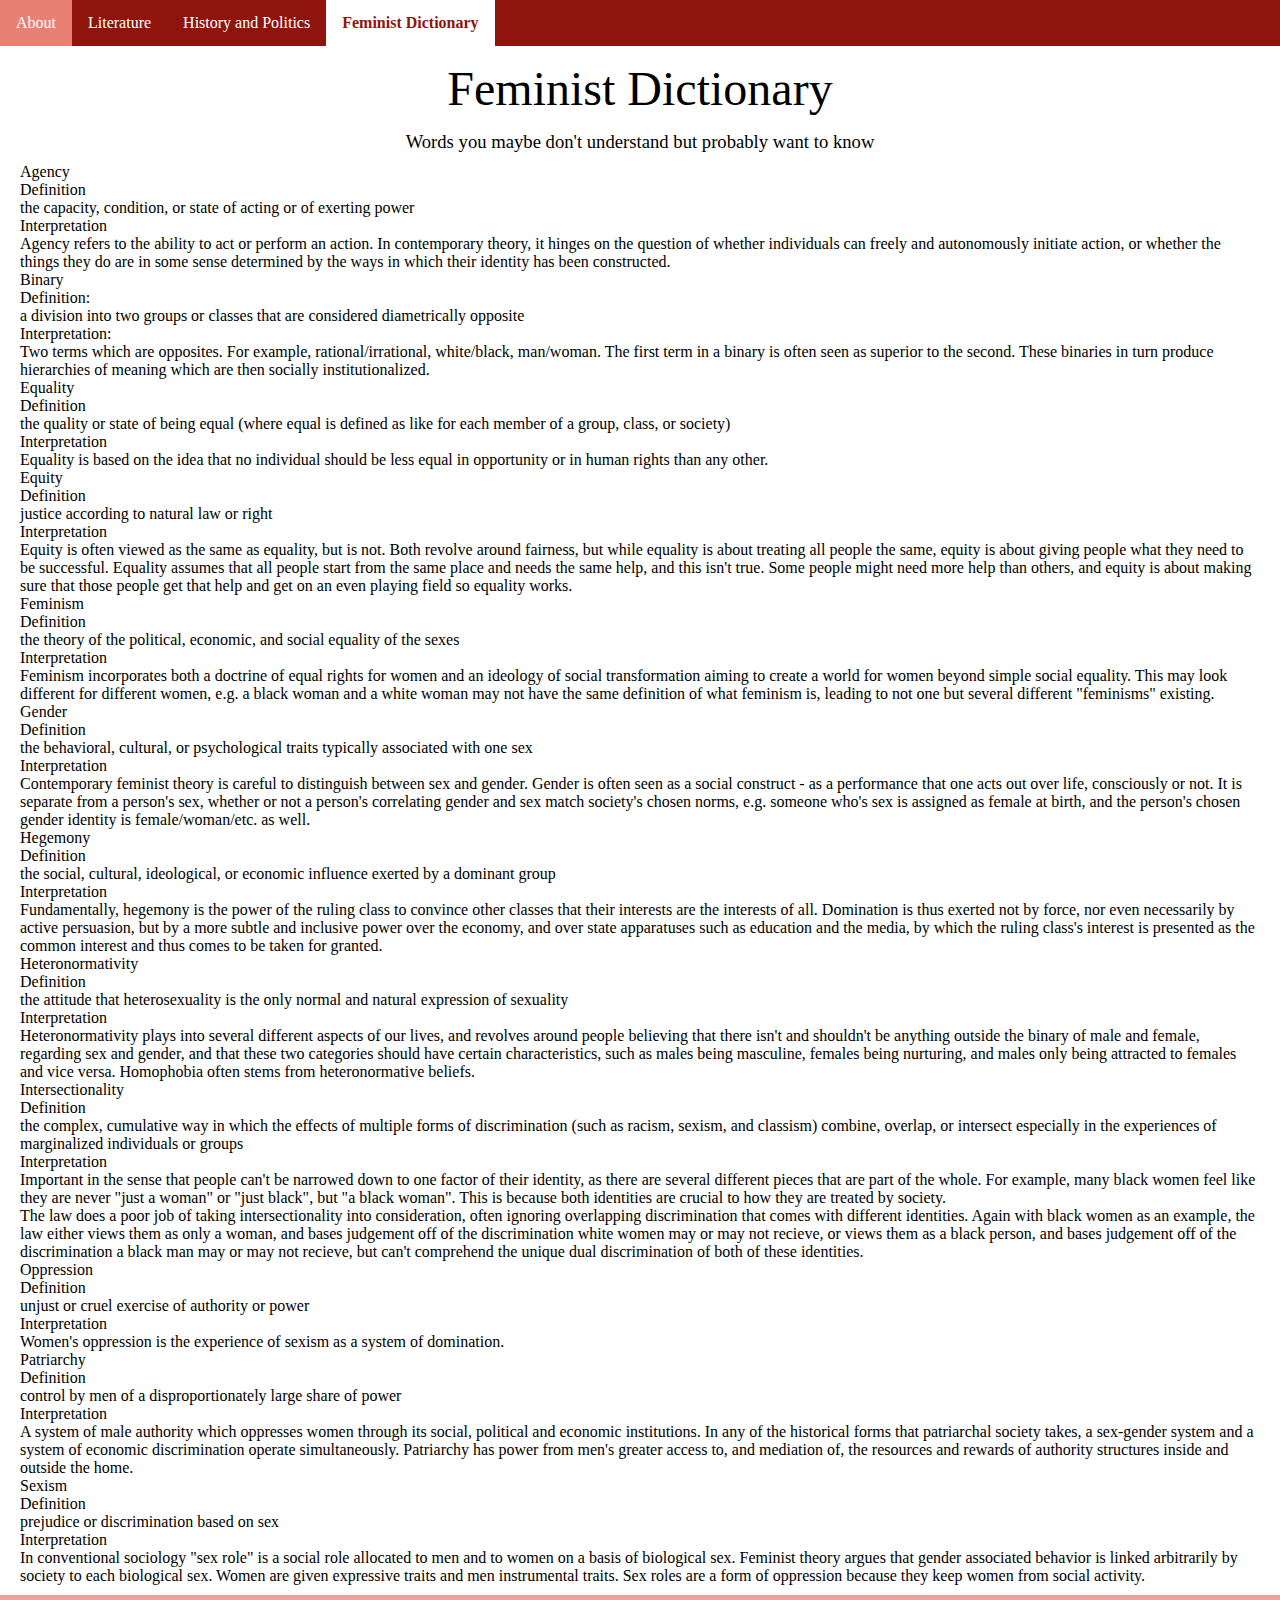
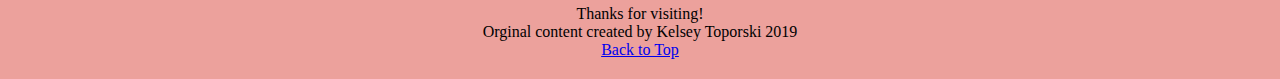
==== femdict.html @ 87bc68e4 "Add files via upload" ====
<!DOCTYPE html>
<html lang="en">
<head>
  <meta charset="UTF-8">

  <meta name="viewport" content="width=device-width, initial-scale=1.0">

  <!-- connects to the stylesheets -->
  <link rel="stylesheet" href="css/reset.css">
  <link rel="stylesheet" href="css/style.css">

  <!-- connect to a Google font -->  
  <!-- connect to a Font Aweseom font -->
  <!-- connect to a favicon -->

  <title>Women's Web - Dictionary</title>
</head>

<body>
  <header>
    <nav>
        <ul>
          <li><a href="index.html">About</a></li>
          <li><a href="literature.html">Literature</a></li>
          <li><a href="history.html">History and Politics</a></li>
          <li><a class = "active" href="femdict.html">Feminist Dictionary</a></li>
        </ul>
    </nav>
      <!-- definitions from meriam webster -->
      <!-- interpretations from
            The Dictionary of Feminist Theory - Maggie Humm,
            Key Concepts In Post-Colonial Studies - Ashcroft, Bill, Gareth Griffiths, and Helen Tiffin,
            or myself -->
      <!-- interpretation of equity from https://everydayfeminism.com/2014/09/equality-is-not-enough/ -->

    <h1>Feminist Dictionary</h1>
    <h2>Words you maybe don't understand but probably want to know</h2>

  </header>

  <main>
  

      <!-- definitions from meriam webster -->
      <!-- interpretations from
            The Dictionary of Feminist Theory - Maggie Humm,
            Key Concepts In Post-Colonial Studies - Ashcroft, Bill, Gareth Griffiths, and Helen Tiffin,
            or myself -->
      <!-- interpretation of equity from https://everydayfeminism.com/2014/09/equality-is-not-enough/ -->

      <dl>
        <dt>Agency</dt>
        <dd>Definition
          <p>
            the capacity, condition, or state of acting or of exerting power
          </p>
        <dd>Interpretation
          <p>
            Agency refers to the ability to act or perform an action. In contemporary theory, it hinges on the question of whether individuals can freely and autonomously initiate action, or whether the things they do are in some sense determined by the ways in which their identity has been constructed.
          </p>

        
        <dt>Binary</dt>
        <dd>Definition:
          <p>
            a division into two groups or classes that are considered diametrically opposite
          </p></dd>
        <dd>Interpretation:
          <p>
            Two terms which are opposites. For example, rational/irrational, white/black, man/woman. The first term in a binary is often seen as superior to the second. These binaries in turn produce hierarchies of meaning which are then socially institutionalized.
          </p></dd>
        
          
        <dt>Equality</dt>
        <dd>Definition
          <p>
            the quality or state of being equal (where equal is defined as like for each member of a group, class, or society)
          </p></dd>
        <dd>Interpretation
          <p>
            Equality is based on the idea that no individual should be less equal in opportunity or in human rights than any other.
          </p></dd>
        
          
        <dt>Equity</dt>
        <dd>Definition
          <p>
            justice according to natural law or right
          </p></dd>
        <dd>Interpretation
          <p>
            Equity is often viewed as the same as equality, but is not. Both revolve around fairness, but while equality is about treating all people the same, equity is about giving people what they need to be successful. Equality assumes that all people start from the same place and needs the same help, and this isn't true. Some people might need more help than others, and equity is about making sure that those people get that help and get on an even playing field so equality works.
          </p></dd>
        
          
        <dt>Feminism</dt>
        <dd>Definition
          <p>
            the theory of the political, economic, and social equality of the sexes
          </p></dd>
        <dd>Interpretation
          <p>
            Feminism incorporates both a doctrine of equal rights for women and an ideology of social transformation aiming to create a world for women beyond simple social equality. This may look different for different women, e.g. a black woman and a white woman may not have the same definition of what feminism is, leading to not one but several different "feminisms" existing.
          </p></dd>
       
          
        <dt>Gender</dt>
        <dd>Definition
          <p>
            the behavioral, cultural, or psychological traits typically associated with one sex
          </p></dd>
        <dd>Interpretation
          <p>
            Contemporary feminist theory is careful to distinguish between sex and gender. Gender is often seen as a social construct - as a performance that one acts out over life, consciously or not. It is separate from a person's sex, whether or not a person's correlating gender and sex match society's chosen norms, e.g. someone who's sex is assigned as female at birth, and the person's chosen gender identity is female/woman/etc. as well.
          </p></dd>
        
          
        <dt>Hegemony</dt>
        <dd>Definition
          <p>
            the social, cultural, ideological, or economic influence exerted by a dominant group
          </p></dd>
        <dd>Interpretation
          <p>
            Fundamentally, hegemony is the power of the ruling class to convince other classes that their interests are the interests of all.  Domination is thus exerted not by force, nor even necessarily by active persuasion, but by a more subtle and inclusive power over the economy, and over state apparatuses such as education and the media, by which the ruling class's interest is presented as the common interest and thus comes to be taken for granted.
          </p></dd>
       
          
        <dt>Heteronormativity</dt>
        <dd>Definition
          <p>
            the attitude that heterosexuality is the only normal and natural expression of sexuality
          </p></dd>
        <dd>Interpretation
          <p>
            Heteronormativity plays into several different aspects of our lives, and revolves around people believing that there isn't and shouldn't be anything outside the binary of male and female, regarding sex and gender, and that these two categories should have certain characteristics, such as males being masculine, females being nurturing, and males only being attracted to females and vice versa. Homophobia often stems from heteronormative beliefs.
          </p></dd>
        
          
        <dt>Intersectionality</dt>
        <dd>Definition
          <p>
            the complex, cumulative way in which the effects of multiple forms of discrimination (such as racism, sexism, and classism) combine, overlap, or intersect especially in the experiences of marginalized individuals or groups
          </p></dd>
        <dd>Interpretation
          <p>
            Important in the sense that people can't be narrowed down to one factor of their identity, as there are several different pieces that are part of the whole. For example, many black women feel like they are never "just a woman" or "just black", but "a black woman". This is because both identities are crucial to how they are treated by society.
          </p>
          <p>
            The law does a poor job of taking intersectionality into consideration, often ignoring overlapping discrimination that comes with different identities. Again with black women as an example, the law either views them as only a woman, and bases judgement off of the discrimination white women may or may not recieve, or views them as a black person, and bases judgement off of the discrimination a black man may or may not recieve, but can't comprehend the unique dual discrimination of both of these identities.
          </p></dd>
           
          
        <dt>Oppression</dt>
        <dd>Definition
          <p>
            unjust or cruel exercise of authority or power
          </p></dd>
        <dd>Interpretation
          <p>
            Women's oppression is the experience of sexism as a system of domination.
          </p></dd>
       
          
        <dt>Patriarchy</dt>
        <dd>Definition
          <p>
            control by men of a disproportionately large share of power
          </p></dd>
        <dd>Interpretation
          <p>
            A system of male authority which oppresses women through its social, political and economic institutions. In any of the historical forms that patriarchal society takes, a sex-gender system and a system of economic discrimination operate simultaneously. Patriarchy has power from men's greater access to, and mediation of, the resources and rewards of authority structures inside and outside the home.
          </p></dd>
             
          
        <dt>Sexism</dt>
        <dd>Definition
          <p>
            prejudice or discrimination based on sex
          </p></dd>
        <dd>Interpretation
          <p>
            In conventional sociology "sex role" is a social role allocated to men and to women on a basis of biological sex. Feminist theory argues that gender associated behavior is linked arbitrarily by society to each biological sex. Women are given expressive traits and men instrumental traits. Sex roles are a form of oppression because they keep women from social activity.
          </p></dd>
      </dl>

    </main>

    <footer>
      <p class="thanks">
        Thanks for visiting! <i class="far fa-grin"></i>
      </p>
      <p>Orginal content created by Kelsey Toporski 2019</p>

      <a href="#top" class="tops">Back to Top</a>
    </footer>

</body>
</html>
---- css/style.css ----
body{
    font-family: Verdana, "fira sans";
    font-size: 12pt;
}
header{
    Font-size: 36pt;
    font-family: Montserrat;
}
nav ul {
    display: flex;
    flex-direction: row;
    font-size:12pt;
    list-style-type: none;
    margin: 0;
    padding: 0;
    overflow: hidden;
    background-color: #8f140b;
}

nav li a {
   display: flex;
   color: white;
   text-align: center;
   padding: 14px 16px;
   text-decoration: none;
}

nav li a:hover {
  background-color: #e98074;
}

nav li a.active{
    color: #8f140b;
    background-color: white;
    font-weight: bold;
}

h1{
  text-align: center;
  margin: 15px 0px 15px 0px;
}

h2{
    font-size: 14pt;
    font-family: Verdana, "fira sans";
    text-align: center;
    margin: 10px 0px 10px 0px;
}

main{
    margin: 10px 20px 10px 20px;
}

main h1{
    font-size: 28pt;
}

main h2{
    text-align: left;
    font-weight: bold;
}

img{
    width: 50%;
    border-style: double;
    border-width: 9px;
    border-color: #e85a4f;
    border-radius: 5%;
    padding: 3px;
    margin-top: 20px;
}

img:hover{
    border-style: solid;
    border-width: 18px;
    transition: 1s ease;
}

img:nth-child(2n){
    border-style: groove;
}

img:nth-child(2n):hover{
    border-style: groove;
    border-width: 18px;
    transition: 0.5s ease;
}

div:nth-child(2n) img{
    border: 9px double #e85a4f;
}

div:nth-child(2n) img:hover{
    border: 18px solid #e85a4f;
}
img#womens_march{
    width: 100%;
}

footer{
    background-color:#eca19c;
    padding: 10px 0px 20px 0px;
    color: black;
    text-align: center;
}
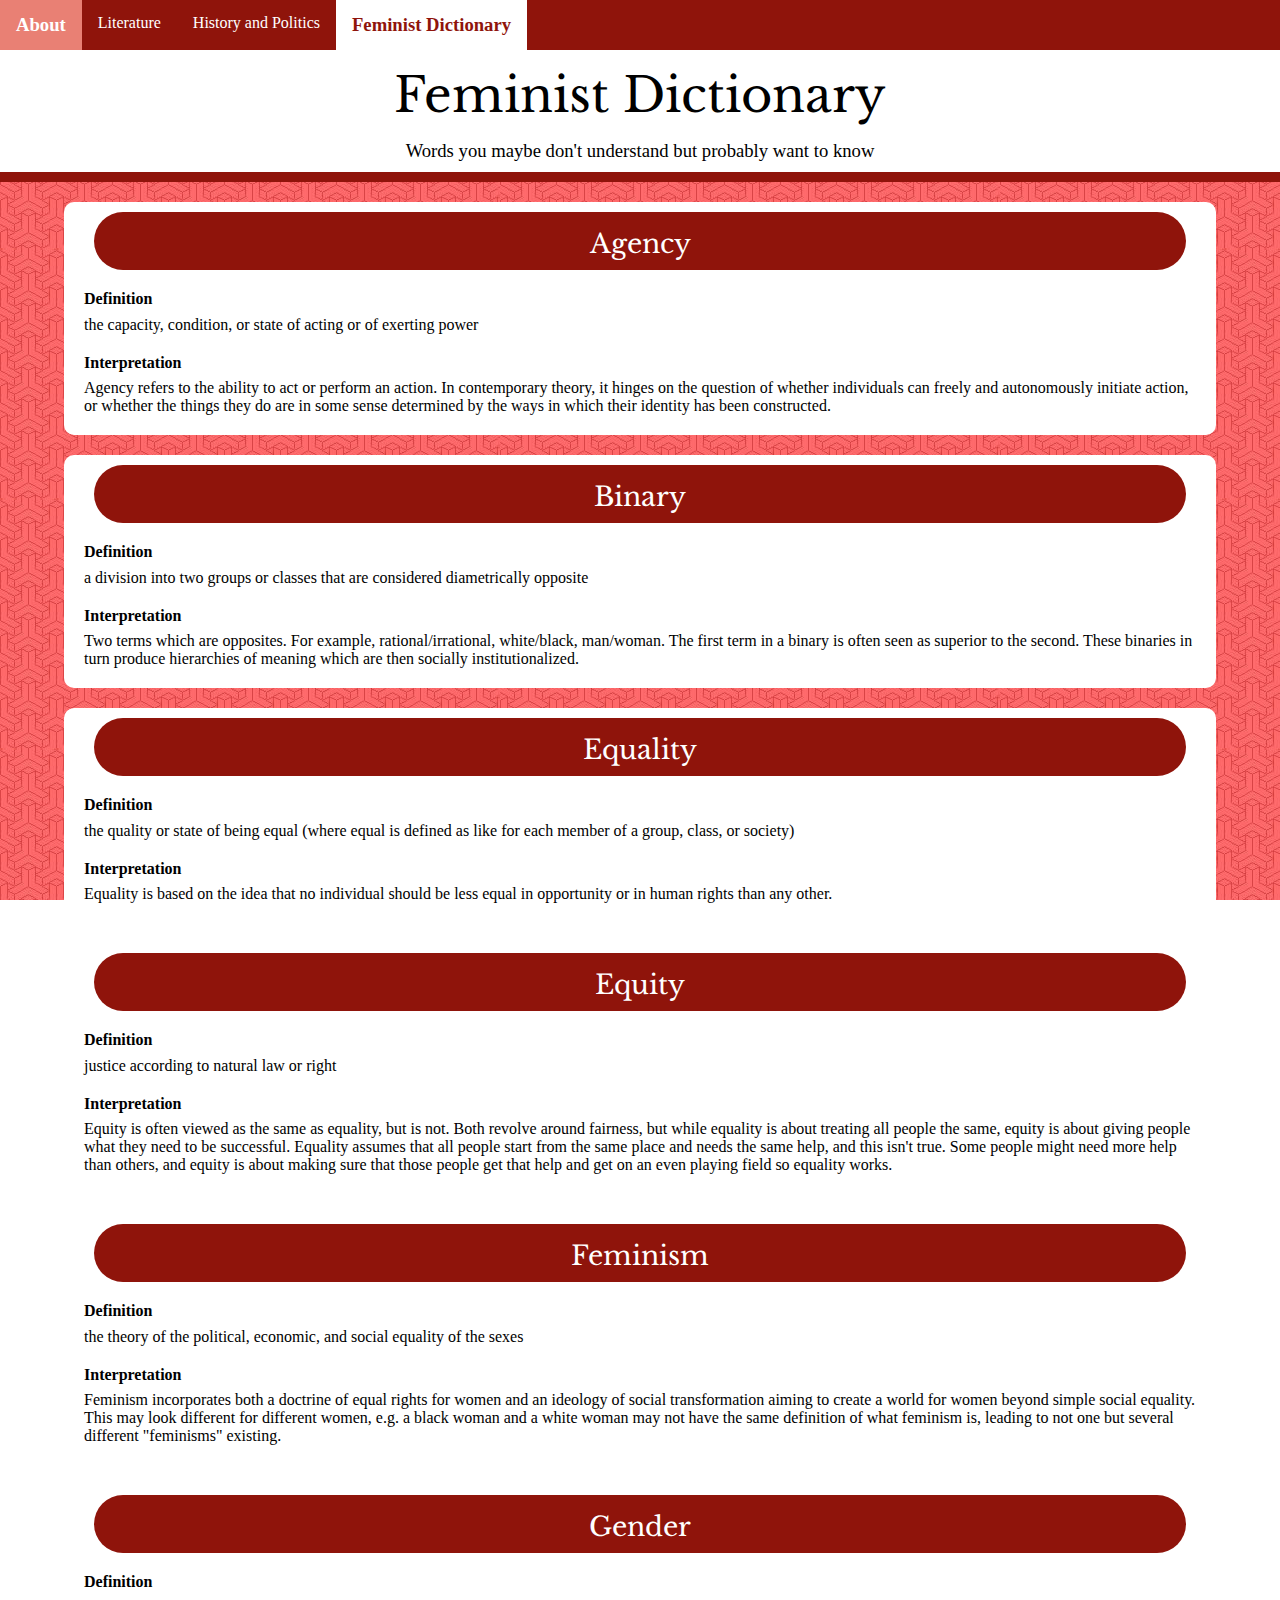
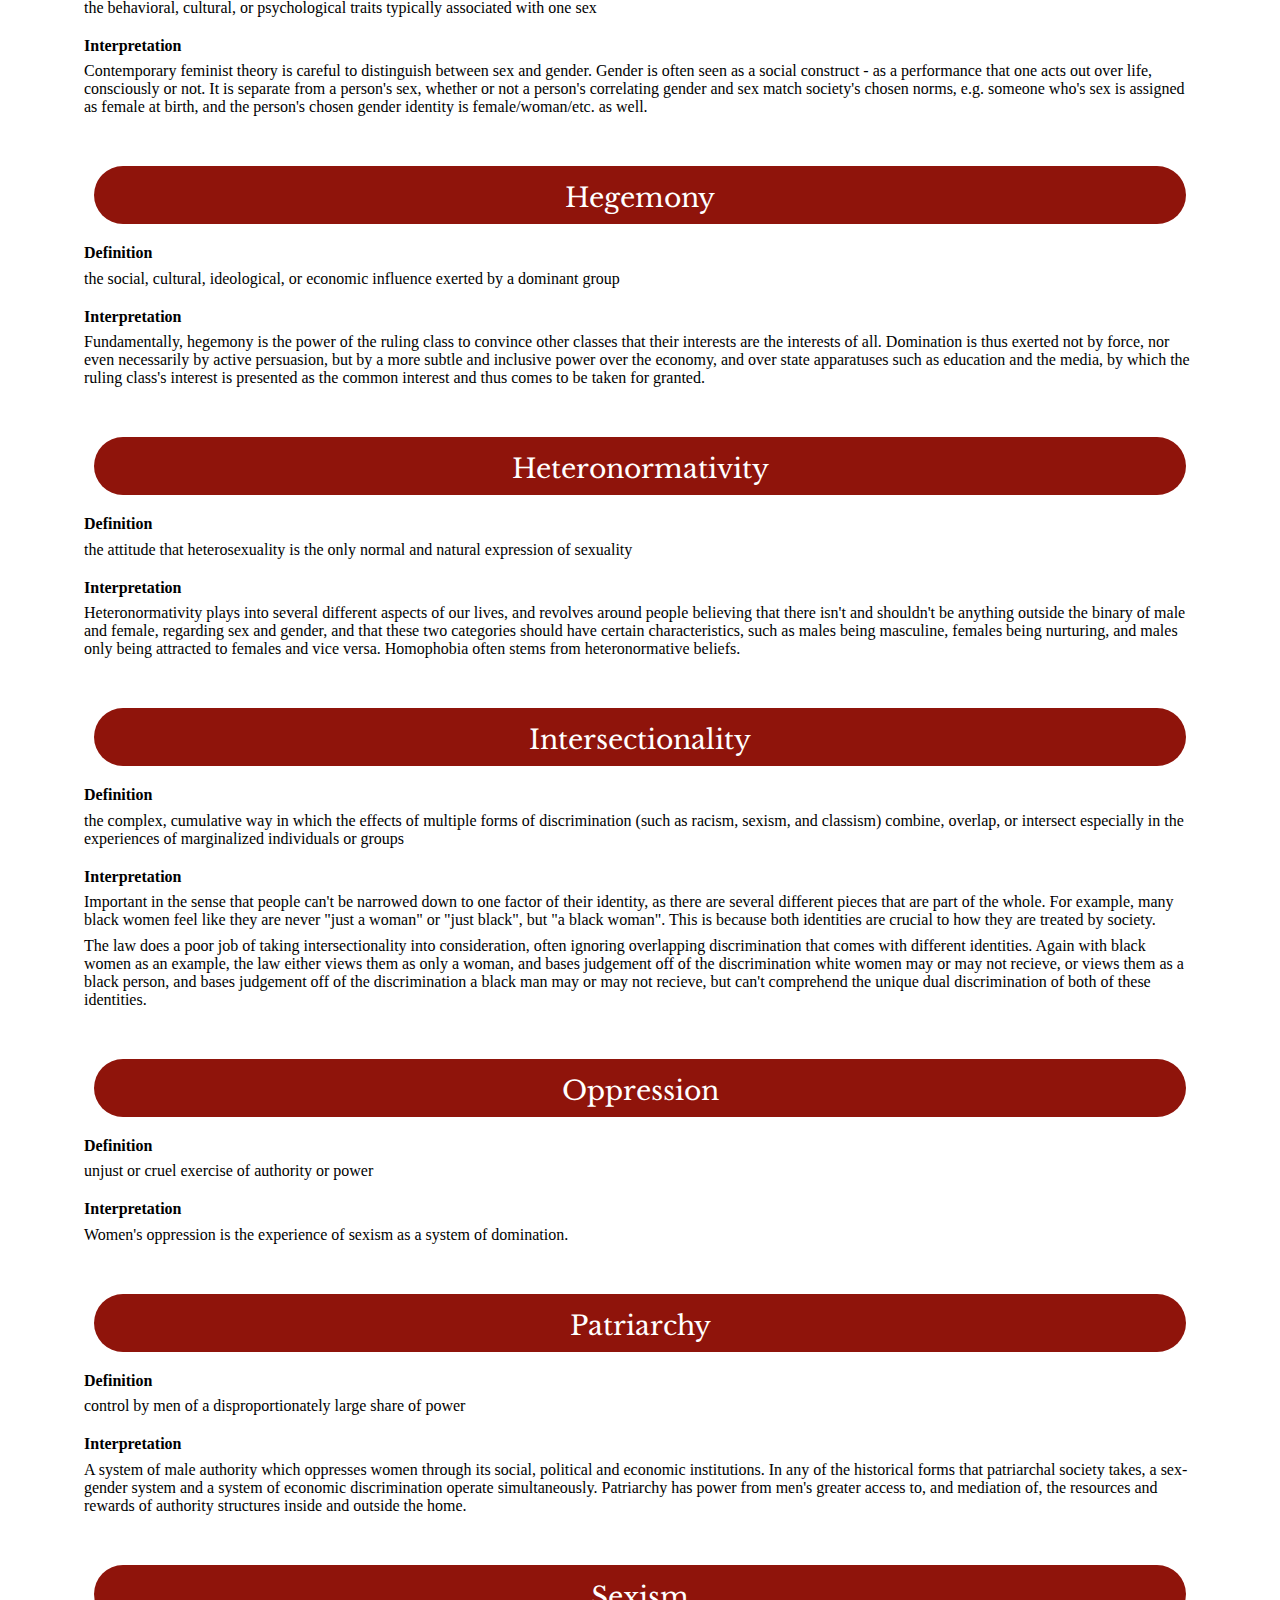
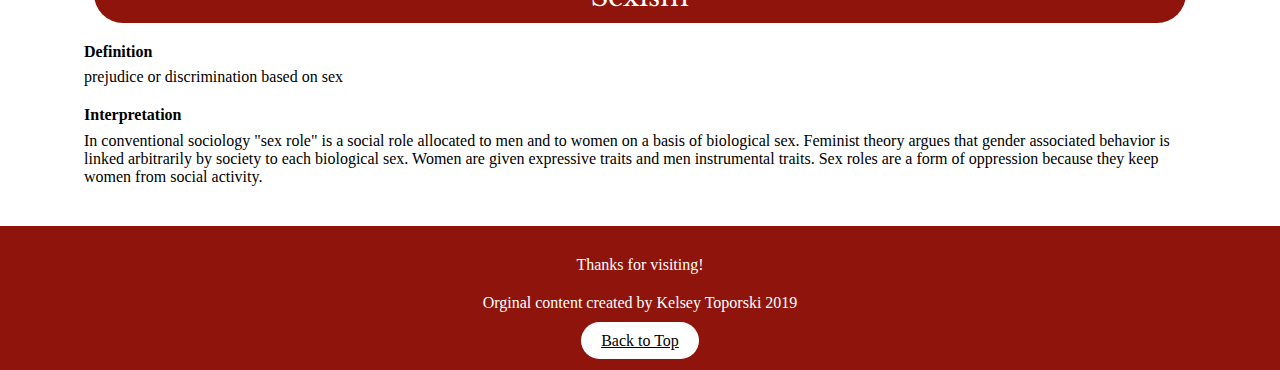
==== commit c472b693: "Add files via upload" ====
--- a/femdict.html
+++ b/femdict.html
@@ -8,8 +8,8 @@
   <!-- connects to the stylesheets -->
   <link rel="stylesheet" href="css/reset.css">
   <link rel="stylesheet" href="css/style.css">
-
-  <!-- connect to a Google font -->  
+  <!-- connect to a Google font -->
+  <link rel="stylesheet" href="https://fonts.googleapis.com/css?family=Libre Baskerville">
   <!-- connect to a Font Aweseom font -->
   <!-- connect to a favicon -->
 
@@ -38,8 +38,8 @@
 
   </header>
 
-  <main>
-  
+  <main class="container" id = "fd-main">
+
 
       <!-- definitions from meriam webster -->
       <!-- interpretations from
@@ -47,143 +47,156 @@
             Key Concepts In Post-Colonial Studies - Ashcroft, Bill, Gareth Griffiths, and Helen Tiffin,
             or myself -->
       <!-- interpretation of equity from https://everydayfeminism.com/2014/09/equality-is-not-enough/ -->
-
+      <div class="fd-grid">
       <dl>
-        <dt>Agency</dt>
-        <dd>Definition
-          <p>
-            the capacity, condition, or state of acting or of exerting power
-          </p>
-        <dd>Interpretation
-          <p>
-            Agency refers to the ability to act or perform an action. In contemporary theory, it hinges on the question of whether individuals can freely and autonomously initiate action, or whether the things they do are in some sense determined by the ways in which their identity has been constructed.
-          </p>
-
+        <div class="fd-card">
+          <dt>Agency</dt>
+          <dd>Definition
+            <p>
+              the capacity, condition, or state of acting or of exerting power
+            </p>
+          <dd>Interpretation
+            <p>
+              Agency refers to the ability to act or perform an action. In contemporary theory, it hinges on the question of whether individuals can freely and autonomously initiate action, or whether the things they do are in some sense determined by the ways in which their identity has been constructed.
+            </p>
+        </div>
         
-        <dt>Binary</dt>
-        <dd>Definition:
-          <p>
-            a division into two groups or classes that are considered diametrically opposite
-          </p></dd>
-        <dd>Interpretation:
-          <p>
-            Two terms which are opposites. For example, rational/irrational, white/black, man/woman. The first term in a binary is often seen as superior to the second. These binaries in turn produce hierarchies of meaning which are then socially institutionalized.
-          </p></dd>
-        
-          
-        <dt>Equality</dt>
-        <dd>Definition
-          <p>
-            the quality or state of being equal (where equal is defined as like for each member of a group, class, or society)
-          </p></dd>
-        <dd>Interpretation
-          <p>
-            Equality is based on the idea that no individual should be less equal in opportunity or in human rights than any other.
-          </p></dd>
-        
-          
-        <dt>Equity</dt>
-        <dd>Definition
-          <p>
-            justice according to natural law or right
-          </p></dd>
-        <dd>Interpretation
-          <p>
-            Equity is often viewed as the same as equality, but is not. Both revolve around fairness, but while equality is about treating all people the same, equity is about giving people what they need to be successful. Equality assumes that all people start from the same place and needs the same help, and this isn't true. Some people might need more help than others, and equity is about making sure that those people get that help and get on an even playing field so equality works.
-          </p></dd>
-        
-          
-        <dt>Feminism</dt>
-        <dd>Definition
-          <p>
-            the theory of the political, economic, and social equality of the sexes
-          </p></dd>
-        <dd>Interpretation
-          <p>
-            Feminism incorporates both a doctrine of equal rights for women and an ideology of social transformation aiming to create a world for women beyond simple social equality. This may look different for different women, e.g. a black woman and a white woman may not have the same definition of what feminism is, leading to not one but several different "feminisms" existing.
-          </p></dd>
-       
-          
-        <dt>Gender</dt>
-        <dd>Definition
-          <p>
-            the behavioral, cultural, or psychological traits typically associated with one sex
-          </p></dd>
-        <dd>Interpretation
-          <p>
-            Contemporary feminist theory is careful to distinguish between sex and gender. Gender is often seen as a social construct - as a performance that one acts out over life, consciously or not. It is separate from a person's sex, whether or not a person's correlating gender and sex match society's chosen norms, e.g. someone who's sex is assigned as female at birth, and the person's chosen gender identity is female/woman/etc. as well.
-          </p></dd>
-        
-          
-        <dt>Hegemony</dt>
-        <dd>Definition
-          <p>
-            the social, cultural, ideological, or economic influence exerted by a dominant group
-          </p></dd>
-        <dd>Interpretation
-          <p>
-            Fundamentally, hegemony is the power of the ruling class to convince other classes that their interests are the interests of all.  Domination is thus exerted not by force, nor even necessarily by active persuasion, but by a more subtle and inclusive power over the economy, and over state apparatuses such as education and the media, by which the ruling class's interest is presented as the common interest and thus comes to be taken for granted.
-          </p></dd>
-       
-          
-        <dt>Heteronormativity</dt>
-        <dd>Definition
-          <p>
-            the attitude that heterosexuality is the only normal and natural expression of sexuality
-          </p></dd>
-        <dd>Interpretation
-          <p>
-            Heteronormativity plays into several different aspects of our lives, and revolves around people believing that there isn't and shouldn't be anything outside the binary of male and female, regarding sex and gender, and that these two categories should have certain characteristics, such as males being masculine, females being nurturing, and males only being attracted to females and vice versa. Homophobia often stems from heteronormative beliefs.
-          </p></dd>
-        
-          
-        <dt>Intersectionality</dt>
-        <dd>Definition
-          <p>
-            the complex, cumulative way in which the effects of multiple forms of discrimination (such as racism, sexism, and classism) combine, overlap, or intersect especially in the experiences of marginalized individuals or groups
-          </p></dd>
-        <dd>Interpretation
-          <p>
-            Important in the sense that people can't be narrowed down to one factor of their identity, as there are several different pieces that are part of the whole. For example, many black women feel like they are never "just a woman" or "just black", but "a black woman". This is because both identities are crucial to how they are treated by society.
-          </p>
-          <p>
-            The law does a poor job of taking intersectionality into consideration, often ignoring overlapping discrimination that comes with different identities. Again with black women as an example, the law either views them as only a woman, and bases judgement off of the discrimination white women may or may not recieve, or views them as a black person, and bases judgement off of the discrimination a black man may or may not recieve, but can't comprehend the unique dual discrimination of both of these identities.
-          </p></dd>
-           
-          
-        <dt>Oppression</dt>
-        <dd>Definition
-          <p>
-            unjust or cruel exercise of authority or power
-          </p></dd>
-        <dd>Interpretation
-          <p>
-            Women's oppression is the experience of sexism as a system of domination.
-          </p></dd>
-       
-          
-        <dt>Patriarchy</dt>
-        <dd>Definition
-          <p>
-            control by men of a disproportionately large share of power
-          </p></dd>
-        <dd>Interpretation
-          <p>
-            A system of male authority which oppresses women through its social, political and economic institutions. In any of the historical forms that patriarchal society takes, a sex-gender system and a system of economic discrimination operate simultaneously. Patriarchy has power from men's greater access to, and mediation of, the resources and rewards of authority structures inside and outside the home.
-          </p></dd>
-             
-          
-        <dt>Sexism</dt>
-        <dd>Definition
-          <p>
-            prejudice or discrimination based on sex
-          </p></dd>
-        <dd>Interpretation
-          <p>
-            In conventional sociology "sex role" is a social role allocated to men and to women on a basis of biological sex. Feminist theory argues that gender associated behavior is linked arbitrarily by society to each biological sex. Women are given expressive traits and men instrumental traits. Sex roles are a form of oppression because they keep women from social activity.
-          </p></dd>
+        <div class="fd-card">
+          <dt>Binary</dt>
+          <dd>Definition
+            <p>
+              a division into two groups or classes that are considered diametrically opposite
+            </p></dd>
+          <dd>Interpretation
+            <p>
+              Two terms which are opposites. For example, rational/irrational, white/black, man/woman. The first term in a binary is often seen as superior to the second. These binaries in turn produce hierarchies of meaning which are then socially institutionalized.
+            </p></dd>
+        </div>
+
+        <div class="fd-card">
+          <dt>Equality</dt>
+          <dd>Definition
+            <p>
+              the quality or state of being equal (where equal is defined as like for each member of a group, class, or society)
+            </p></dd>
+          <dd>Interpretation
+            <p>
+              Equality is based on the idea that no individual should be less equal in opportunity or in human rights than any other.
+            </p></dd>
+        </div>
+
+        <div class="fd-card">
+          <dt>Equity</dt>
+          <dd>Definition
+            <p>
+              justice according to natural law or right
+            </p></dd>
+          <dd>Interpretation
+            <p>
+              Equity is often viewed as the same as equality, but is not. Both revolve around fairness, but while equality is about treating all people the same, equity is about giving people what they need to be successful. Equality assumes that all people start from the same place and needs the same help, and this isn't true. Some people might need more help than others, and equity is about making sure that those people get that help and get on an even playing field so equality works.
+            </p></dd>
+        </div>
+
+        <div class="fd-card">
+          <dt>Feminism</dt>
+          <dd>Definition
+            <p>
+              the theory of the political, economic, and social equality of the sexes
+            </p></dd>
+          <dd>Interpretation
+            <p>
+              Feminism incorporates both a doctrine of equal rights for women and an ideology of social transformation aiming to create a world for women beyond simple social equality. This may look different for different women, e.g. a black woman and a white woman may not have the same definition of what feminism is, leading to not one but several different "feminisms" existing.
+            </p></dd>
+        </div>
+
+        <div class="fd-card">
+          <dt>Gender</dt>
+          <dd>Definition
+            <p>
+              the behavioral, cultural, or psychological traits typically associated with one sex
+            </p></dd>
+          <dd>Interpretation
+            <p>
+              Contemporary feminist theory is careful to distinguish between sex and gender. Gender is often seen as a social construct - as a performance that one acts out over life, consciously or not. It is separate from a person's sex, whether or not a person's correlating gender and sex match society's chosen norms, e.g. someone who's sex is assigned as female at birth, and the person's chosen gender identity is female/woman/etc. as well.
+            </p></dd>
+        </div>
+
+        <div class="fd-card">
+          <dt>Hegemony</dt>
+          <dd>Definition
+            <p>
+              the social, cultural, ideological, or economic influence exerted by a dominant group
+            </p></dd>
+          <dd>Interpretation
+            <p>
+              Fundamentally, hegemony is the power of the ruling class to convince other classes that their interests are the interests of all.  Domination is thus exerted not by force, nor even necessarily by active persuasion, but by a more subtle and inclusive power over the economy, and over state apparatuses such as education and the media, by which the ruling class's interest is presented as the common interest and thus comes to be taken for granted.
+            </p></dd>
+        </div>
+
+        <div class="fd-card">
+          <dt>Heteronormativity</dt>
+          <dd>Definition
+            <p>
+              the attitude that heterosexuality is the only normal and natural expression of sexuality
+            </p></dd>
+          <dd>Interpretation
+            <p>
+              Heteronormativity plays into several different aspects of our lives, and revolves around people believing that there isn't and shouldn't be anything outside the binary of male and female, regarding sex and gender, and that these two categories should have certain characteristics, such as males being masculine, females being nurturing, and males only being attracted to females and vice versa. Homophobia often stems from heteronormative beliefs.
+            </p></dd>
+        </div>
+
+        <div class="fd-card">
+          <dt>Intersectionality</dt>
+          <dd>Definition
+            <p>
+              the complex, cumulative way in which the effects of multiple forms of discrimination (such as racism, sexism, and classism) combine, overlap, or intersect especially in the experiences of marginalized individuals or groups
+            </p></dd>
+          <dd>Interpretation
+            <p>
+              Important in the sense that people can't be narrowed down to one factor of their identity, as there are several different pieces that are part of the whole. For example, many black women feel like they are never "just a woman" or "just black", but "a black woman". This is because both identities are crucial to how they are treated by society.
+            </p>
+            <p>
+              The law does a poor job of taking intersectionality into consideration, often ignoring overlapping discrimination that comes with different identities. Again with black women as an example, the law either views them as only a woman, and bases judgement off of the discrimination white women may or may not recieve, or views them as a black person, and bases judgement off of the discrimination a black man may or may not recieve, but can't comprehend the unique dual discrimination of both of these identities.
+            </p></dd>
+        </div>
+
+        <div class="fd-card">
+          <dt>Oppression</dt>
+          <dd>Definition
+            <p>
+              unjust or cruel exercise of authority or power
+            </p></dd>
+          <dd>Interpretation
+            <p>
+              Women's oppression is the experience of sexism as a system of domination.
+            </p></dd>
+        </div>
+
+        <div class="fd-card">
+          <dt>Patriarchy</dt>
+          <dd>Definition
+            <p>
+              control by men of a disproportionately large share of power
+            </p></dd>
+          <dd>Interpretation
+            <p>
+              A system of male authority which oppresses women through its social, political and economic institutions. In any of the historical forms that patriarchal society takes, a sex-gender system and a system of economic discrimination operate simultaneously. Patriarchy has power from men's greater access to, and mediation of, the resources and rewards of authority structures inside and outside the home.
+            </p></dd>
+        </div>
+
+        <div class="fd-card">
+          <dt>Sexism</dt>
+          <dd>Definition
+            <p>
+              prejudice or discrimination based on sex
+            </p></dd>
+          <dd>Interpretation
+            <p>
+              In conventional sociology "sex role" is a social role allocated to men and to women on a basis of biological sex. Feminist theory argues that gender associated behavior is linked arbitrarily by society to each biological sex. Women are given expressive traits and men instrumental traits. Sex roles are a form of oppression because they keep women from social activity.
+            </p></dd>
+        </div>
       </dl>
-
+      </div>
     </main>
 
     <footer>
--- a/css/style.css
+++ b/css/style.css
@@ -6,38 +6,57 @@
     Font-size: 36pt;
     font-family: Montserrat;
 }
+
+.skip {
+    background: navy    ;
+    color: white;
+    height: 30px;
+    left: 50%;
+    padding: 10px 5px 10px 5px;
+    position: absolute;
+    transform: translateY(-100%);
+    transition: transform 0.3s;
+    text-decoration: none;  
+}
+
+.skip:focus{
+    transform: translateY(0%);
+}
+
 nav ul {
     display: flex;
-    flex-direction: row;
+    flex-direction: column;
     font-size:12pt;
     list-style-type: none;
-    margin: 0;
-    padding: 0;
-    overflow: hidden;
     background-color: #8f140b;
 }
 
 nav li a {
    display: flex;
    color: white;
-   text-align: center;
    padding: 14px 16px;
    text-decoration: none;
+   transition: 0.5s ease-in-out
 }
 
 nav li a:hover {
   background-color: #e98074;
+  font-size: 14pt;
+  font-weight: bold;
+  transform: 0.5s ease;
 }
 
 nav li a.active{
     color: #8f140b;
     background-color: white;
     font-weight: bold;
+    font-size: 14pt;
 }
 
 h1{
+  font-family: "Libre Baskerville";
   text-align: center;
-  margin: 15px 0px 15px 0px;
+  margin: 15px 10px 15px 10px;
 }
 
 h2{
@@ -47,10 +66,6 @@
     margin: 10px 0px 10px 0px;
 }
 
-main{
-    margin: 10px 20px 10px 20px;
-}
-
 main h1{
     font-size: 28pt;
 }
@@ -60,14 +75,135 @@
     font-weight: bold;
 }
 
+main{
+    margin: 0px;
+    background-image: url(../images/pattern-07.jpg);
+    background-attachment: fixed;
+    border-top: 10px solid #8f140b;
+    border-bottom: 10px solid #8f140b;
+}
+
+.about-grid{
+    display: grid;
+    column-gap: 10px;
+    grid-template-columns: 1fr 1fr 1fr;
+}
+
+.about-grid div{
+    background: white;
+    border-radius: 20px;
+    padding: 0px 10px 20px 10px;
+    margin: 20px 0px 20px 0px;
+}
+
+.about-grid p{
+    margin-bottom: 20px;
+}
+
+.about-grid h2{
+    text-align: center;
+}
+
+.about-grid a{
+    text-align: center;
+    color: white;
+    border-radius: 10px;
+    background-color: #8f140b;
+    padding: 10px 15px 10px 15px;
+    margin: 45px 10px 10px 10px;
+
+}
+
+.index-container{
+    border: none;
+}
+
+.site-desc{
+    background-color:white;
+    padding: 10px 15px 10px 15px;
+    border-top: 10px solid #8f140b;
+    border-bottom: 10px solid #8f140b;
+}
+
+.site-desc p{
+    padding-top: 10px;
+    padding-bottom: 10px;
+}
+
+dt{
+    font-size: 20pt;
+    font-family: "Libre Baskerville";
+    text-align: center;
+    padding: 15px 10px 10px 10px;
+    background-color: #8f140b;
+    color: white;
+    border-radius: 30px;
+    margin: 0px 10px 10px 10px;
+}
+
+dd{
+    font-size: 14;
+    font-weight: bold;
+    margin-top: 20px;
+}
+
+.fd-grid{
+    display: grid;
+    width: 90%;
+    margin: 0 5vw;
+}
+
+.fd-grid div{
+    padding: 10px 20px 20px 20px;
+    border-radius: 10px;
+    background-color: #ffffff;
+    margin: 20px 0px 20px 0px;
+    transition: 0.5s ease-in-out
+}
+.fd-grid div:hover{
+    box-shadow: 0px 10px 20px 15px darkred;
+    margin: 25px 0px 45px 0px;
+}
+
+.fd-card p{
+    margin-top: 7.5px;
+}
+
+img#womens_march{
+    width: 100%;
+}
+
 img{
-    width: 50%;
+    width: 90%;
     border-style: double;
     border-width: 9px;
-    border-color: #e85a4f;
-    border-radius: 5%;
+    border-color: #8f140b;
+    margin: auto;
     padding: 3px;
-    margin-top: 20px;
+}
+
+.div-histlit{
+    width: 90%;
+    margin: auto;
+}
+
+.div-histlit div{
+    display: grid;
+    background-color: white;
+    border-radius: 20px;
+    margin: 15px 0px 15px 0px;
+}
+
+.div-histlit h2{
+    margin-left: 20px;
+}
+.div-histlit p,.div-histlit ul{
+    margin: 5px 30px 15px 30px;
+}
+
+.fa-solid{
+    padding-right: 10px;
+    color:#8f140b;
 }
 
 img:hover{
@@ -75,7 +211,34 @@
     border-width: 18px;
     transition: 1s ease;
 }
-
+@keyframes image_change{
+    from{
+        -webkit-filter: grayscale(100%);
+        filter: grayscale(100%)
+        opacity(0)
+    }
+    to{
+        -webkit-filter: grayscale(0%);
+        filter: grayscale(0%)
+        opacity(1)
+    }
+}
+
+img#womens_march{
+    width: 100%;
+    border: none;
+    border-radius: 0px;
+    padding: 0px;
+    margin: 0px;
+    animation-name: image_change;
+    animation-duration: 5s;
+    animation-iteration-count: 1;
+}
+@media screen and (prefers-reduced-motion: reduce){
+    #womens_march{
+        animation: none;
+    }
+}
 img:nth-child(2n){
     border-style: groove;
 }
@@ -87,19 +250,39 @@
 }
 
 div:nth-child(2n) img{
-    border: 9px double #e85a4f;
+    border: 9px double #8f140b;
 }
 
 div:nth-child(2n) img:hover{
-    border: 18px solid #e85a4f;
-}
-img#womens_march{
-    width: 100%;
+    border: 18px solid #8f140b;
 }
 
 footer{
     background-color:#eca19c;
     padding: 10px 0px 20px 0px;
+    color: white;
+    text-align: center;
+    background-color: #8f140b;
+}
+
+footer p{
+    margin: 10px 0px 20px 0px;
+}
+
+footer a{
+    background: white;
     color: black;
-    text-align: center;
+    padding: 10px 20px 10px 20px;
+    border-radius: 20px;
+}
+
+@media screen and (min-width: 800px){
+    nav ul {
+
+    flex-direction: row;
+
+    }
+    .skip{
+        left: 75%;
+    }
 }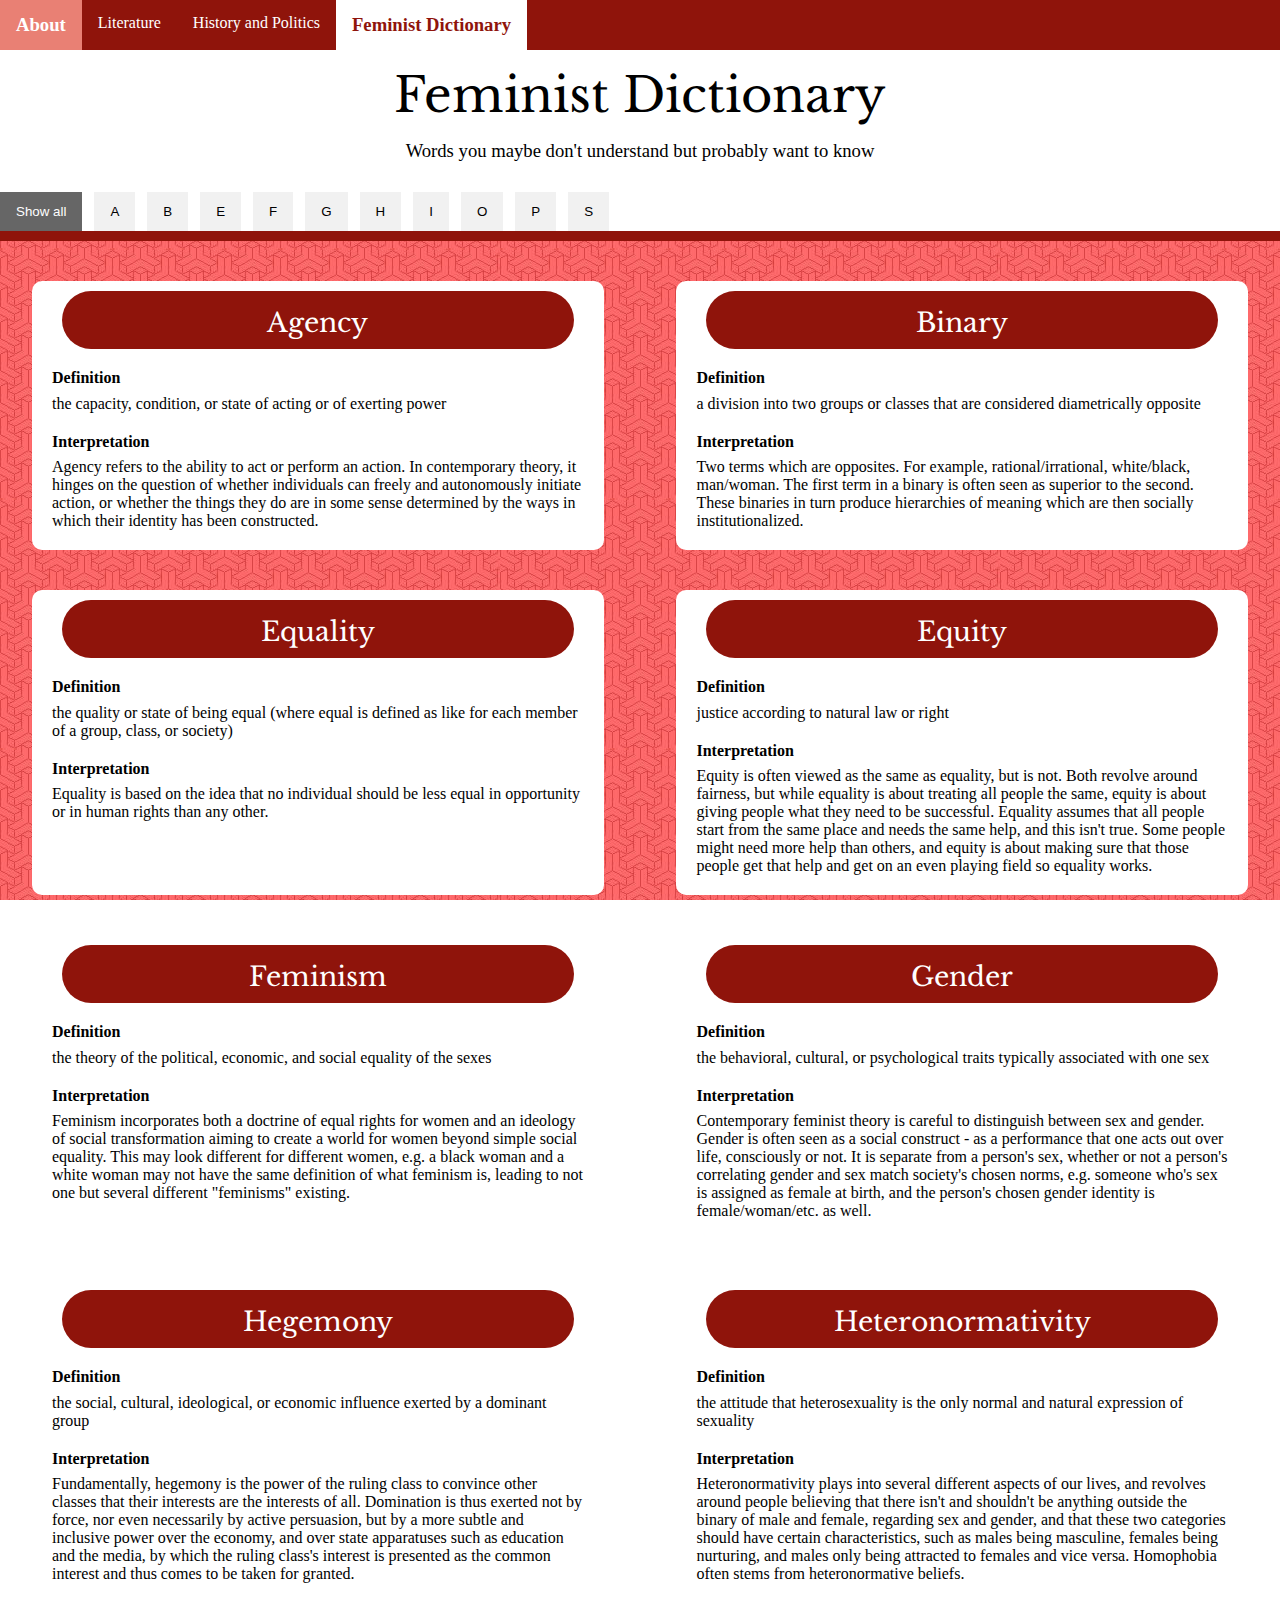
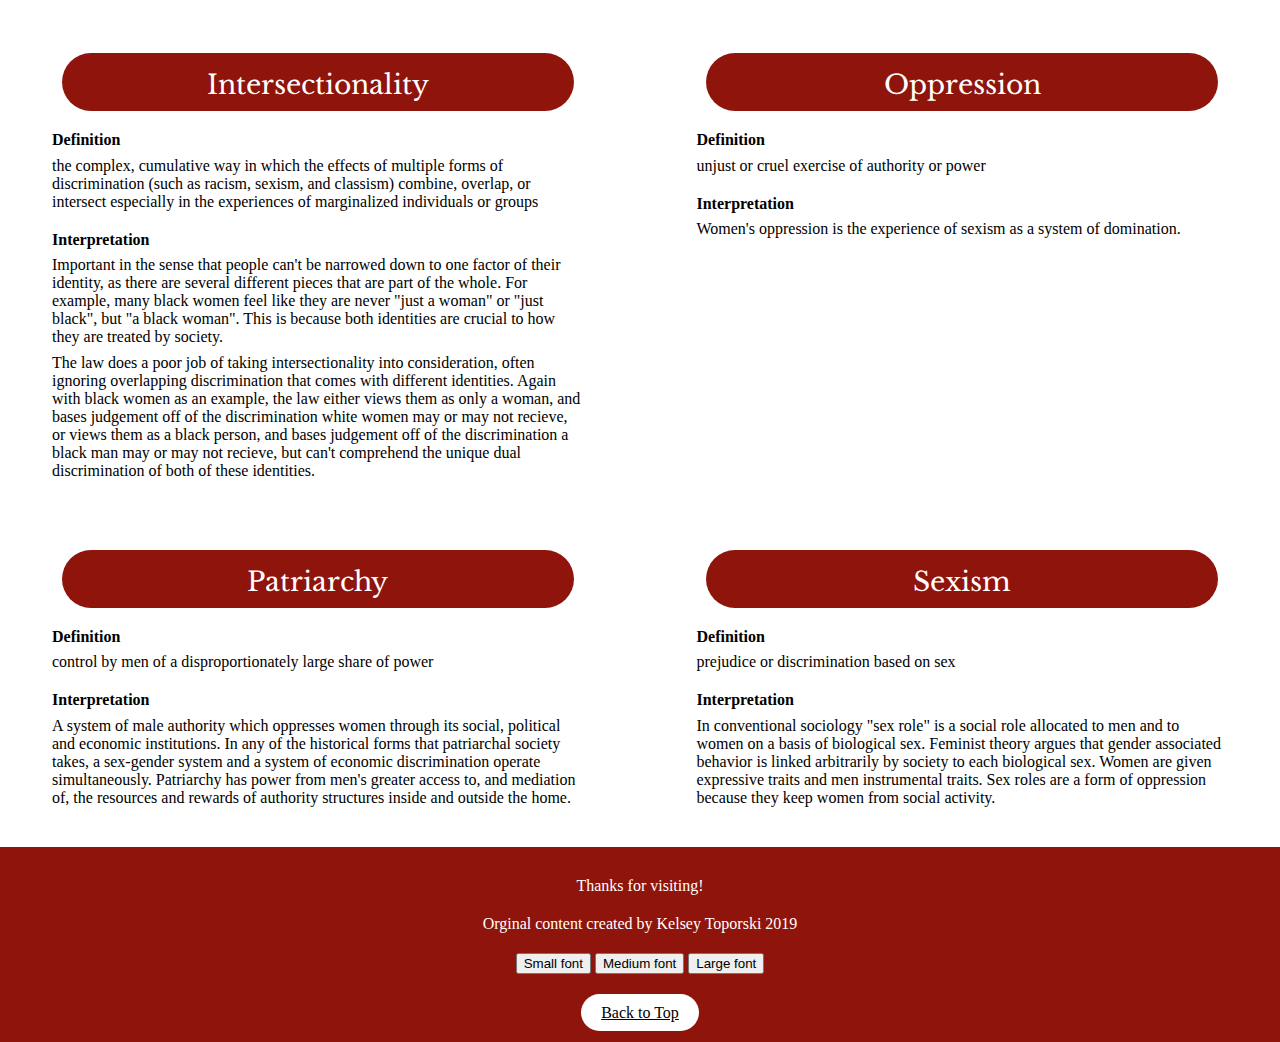
==== commit 7b382505: "Add files via upload" ====
--- a/femdict.html
+++ b/femdict.html
@@ -35,6 +35,20 @@
 
     <h1>Feminist Dictionary</h1>
     <h2>Words you maybe don't understand but probably want to know</h2>
+    
+    <div id="myBtnContainer">
+      <button class="btn active" onclick="filterSelection('all')"> Show all</button>
+      <button class="btn" onclick="filterSelection('A')"> A</button>
+      <button class="btn" onclick="filterSelection('B')"> B</button>
+      <button class="btn" onclick="filterSelection('E')"> E</button>
+      <button class="btn" onclick="filterSelection('F')"> F</button>
+      <button class="btn" onclick="filterSelection('G')"> G</button>
+      <button class="btn" onclick="filterSelection('H')"> H</button>
+      <button class="btn" onclick="filterSelection('I')"> I</button>
+      <button class="btn" onclick="filterSelection('O')"> O</button>
+      <button class="btn" onclick="filterSelection('P')"> P</button>
+      <button class="btn" onclick="filterSelection('S')"> S</button>
+    </div>
 
   </header>
 
@@ -49,7 +63,7 @@
       <!-- interpretation of equity from https://everydayfeminism.com/2014/09/equality-is-not-enough/ -->
       <div class="fd-grid">
       <dl>
-        <div class="fd-card">
+        <div class="filterDiv A">
           <dt>Agency</dt>
           <dd>Definition
             <p>
@@ -61,7 +75,7 @@
             </p>
         </div>
         
-        <div class="fd-card">
+        <div class="filterDiv B">
           <dt>Binary</dt>
           <dd>Definition
             <p>
@@ -73,7 +87,7 @@
             </p></dd>
         </div>
 
-        <div class="fd-card">
+        <div class="filterDiv E">
           <dt>Equality</dt>
           <dd>Definition
             <p>
@@ -85,7 +99,7 @@
             </p></dd>
         </div>
 
-        <div class="fd-card">
+        <div class="filterDiv E">
           <dt>Equity</dt>
           <dd>Definition
             <p>
@@ -97,7 +111,7 @@
             </p></dd>
         </div>
 
-        <div class="fd-card">
+        <div class="filterDiv F">
           <dt>Feminism</dt>
           <dd>Definition
             <p>
@@ -109,7 +123,7 @@
             </p></dd>
         </div>
 
-        <div class="fd-card">
+        <div class="filterDiv G">
           <dt>Gender</dt>
           <dd>Definition
             <p>
@@ -121,7 +135,7 @@
             </p></dd>
         </div>
 
-        <div class="fd-card">
+        <div class="filterDiv H">
           <dt>Hegemony</dt>
           <dd>Definition
             <p>
@@ -133,7 +147,7 @@
             </p></dd>
         </div>
 
-        <div class="fd-card">
+        <div class="filterDiv H">
           <dt>Heteronormativity</dt>
           <dd>Definition
             <p>
@@ -145,7 +159,7 @@
             </p></dd>
         </div>
 
-        <div class="fd-card">
+        <div class="filterDiv I">
           <dt>Intersectionality</dt>
           <dd>Definition
             <p>
@@ -160,7 +174,7 @@
             </p></dd>
         </div>
 
-        <div class="fd-card">
+        <div class="filterDiv O">
           <dt>Oppression</dt>
           <dd>Definition
             <p>
@@ -172,7 +186,7 @@
             </p></dd>
         </div>
 
-        <div class="fd-card">
+        <div class="filterDiv P">
           <dt>Patriarchy</dt>
           <dd>Definition
             <p>
@@ -184,7 +198,7 @@
             </p></dd>
         </div>
 
-        <div class="fd-card">
+        <div class="filterDiv S">
           <dt>Sexism</dt>
           <dd>Definition
             <p>
@@ -205,8 +219,78 @@
       </p>
       <p>Orginal content created by Kelsey Toporski 2019</p>
 
+      <section>
+        <button onclick = "small()">Small font</button>
+        <button onclick = "medium()">Medium font</button>
+        <button onclick = "large()">Large font</button>
+      </section>
+      
       <a href="#top" class="tops">Back to Top</a>
     </footer>
 
+    <script>
+      filterSelection("all")
+      function filterSelection(c) {
+        var x, i;
+        x = document.getElementsByClassName("filterDiv");
+        if (c == "all") c = "";
+        for (i = 0; i < x.length; i++) {
+          w3RemoveClass(x[i], "show");
+          if (x[i].className.indexOf(c) > -1) w3AddClass(x[i], "show");
+        }
+      }
+      
+      function w3AddClass(element, name) {
+        var i, arr1, arr2;
+        arr1 = element.className.split(" ");
+        arr2 = name.split(" ");
+        for (i = 0; i < arr2.length; i++) {
+          if (arr1.indexOf(arr2[i]) == -1) {element.className += " " + arr2[i];}
+        }
+      }
+      
+      function w3RemoveClass(element, name) {
+        var i, arr1, arr2;
+        arr1 = element.className.split(" ");
+        arr2 = name.split(" ");
+        for (i = 0; i < arr2.length; i++) {
+          while (arr1.indexOf(arr2[i]) > -1) {
+            arr1.splice(arr1.indexOf(arr2[i]), 1);
+          }
+        }
+        element.className = arr1.join(" ");
+      }
+      
+      // Add active class to the current button (highlight it)
+      var btnContainer = document.getElementById("myBtnContainer");
+      var btns = btnContainer.getElementsByClassName("btn");
+      for (var i = 0; i < btns.length; i++) {
+        btns[i].addEventListener("click", function(){
+          var current = document.getElementsByClassName("active");
+          current[0].className = current[0].className.replace(" active", "");
+          this.className += " active";
+        });
+      }
+      </script>
+      
+      <script>
+      function small(){
+        console.log("I am in small")
+        bd = document.querySelector("body")
+        bd.style.fontSize = ".75em"
+      }
+
+      function medium(){
+        console.log("I am in medium")
+        bd = document.querySelector("body")
+        bd.style.fontSize = "1em"
+      }
+
+      function large(){
+        console.log("I am in large")
+        bd = document.querySelector("body")
+        bd.style.fontSize = "2em"
+      }
+    </script>
 </body>
 </html>
--- a/css/style.css
+++ b/css/style.css
@@ -16,7 +16,7 @@
     position: absolute;
     transform: translateY(-100%);
     transition: transform 0.3s;
-    text-decoration: none;  
+    text-decoration: none;
 }
 
 .skip:focus{
@@ -83,35 +83,35 @@
     border-bottom: 10px solid #8f140b;
 }
 
-.about-grid{
+.about-container{
     display: grid;
     column-gap: 10px;
-    grid-template-columns: 1fr 1fr 1fr;
-}
-
-.about-grid div{
+    grid-template-columns: 1fr;
+    margin: 0 5vw;
+    margin-bottom: 20px;
+}
+    
+.about-container div{
     background: white;
     border-radius: 20px;
     padding: 0px 10px 20px 10px;
-    margin: 20px 0px 20px 0px;
-}
-
-.about-grid p{
+    margin-top: 20px;
+}
+    
+.about-container p{
     margin-bottom: 20px;
 }
-
-.about-grid h2{
-    text-align: center;
-}
-
-.about-grid a{
+    
+.about-container h2{
+    text-align: center;
+}
+    
+.about-container a{
     text-align: center;
     color: white;
     border-radius: 10px;
     background-color: #8f140b;
     padding: 10px 15px 10px 15px;
-    margin: 45px 10px 10px 10px;
-
 }
 
 .index-container{
@@ -149,8 +149,8 @@
 
 .fd-grid{
     display: grid;
-    width: 90%;
-    margin: 0 5vw;
+    width: 95%;
+    margin: 0 2.5vw;
 }
 
 .fd-grid div{
@@ -165,20 +165,61 @@
     margin: 25px 0px 45px 0px;
 }
 
-.fd-card p{
+.fd-grid div p{
     margin-top: 7.5px;
 }
+
+/* ----------------------------------------- */
+.filterDiv {
+    /* float: left;
+    background-color: #2196F3;
+    color: #ffffff;
+    width: 100px;
+    line-height: 100px;
+    text-align: center;
+    margin: 2px; */
+    text-align: center;
+    display: none;
+  }
+  
+  .show {
+    display: block;
+    text-align: left;
+  }
+  
+  .fd-grid {
+    margin-top: 20px;
+    /* overflow: hidden; */
+  }
+  
+  /* Style the buttons */
+  .btn {
+    border: none;
+    outline: none;
+    padding: 12px 16px;
+    background-color: #f1f1f1;
+    cursor: pointer;
+  }
+  
+  .btn:hover {
+    background-color: #ddd;
+  }
+  
+  .btn.active {
+    background-color: #666;
+    color: white;
+  }
+/* ----------------------------------------- */
 
 img#womens_march{
     width: 100%;
 }
 
 img{
-    width: 90%;
+    width: 100%;
     border-style: double;
     border-width: 9px;
     border-color: #8f140b;
-    margin: auto;
     padding: 3px;
 }
 
@@ -276,13 +317,39 @@
     border-radius: 20px;
 }
 
+footer section{
+    margin: 20px 0 30px 0;
+}
+
 @media screen and (min-width: 800px){
     nav ul {
-
     flex-direction: row;
-
-    }
+    }
+
     .skip{
         left: 75%;
     }
+
+    .fd-grid > dl{
+        display: grid;
+        grid-template-columns: 47% 47%;
+        column-gap: 6%;
+    }
+
+    .about-container{
+        grid-template-columns: 1fr 1fr 1fr;
+        margin-bottom: 20px;
+    }
+
+    /* masonry using column-count content gets cut at transition point instead of jumping next */
+    .div-histlit{
+        column-count: 2;
+        column-gap: 2em;
+    }
+
+    .div-histlit div{
+        display: inline-block;
+        width: 100%;
+        vertical-align: baseline;
+    }
 }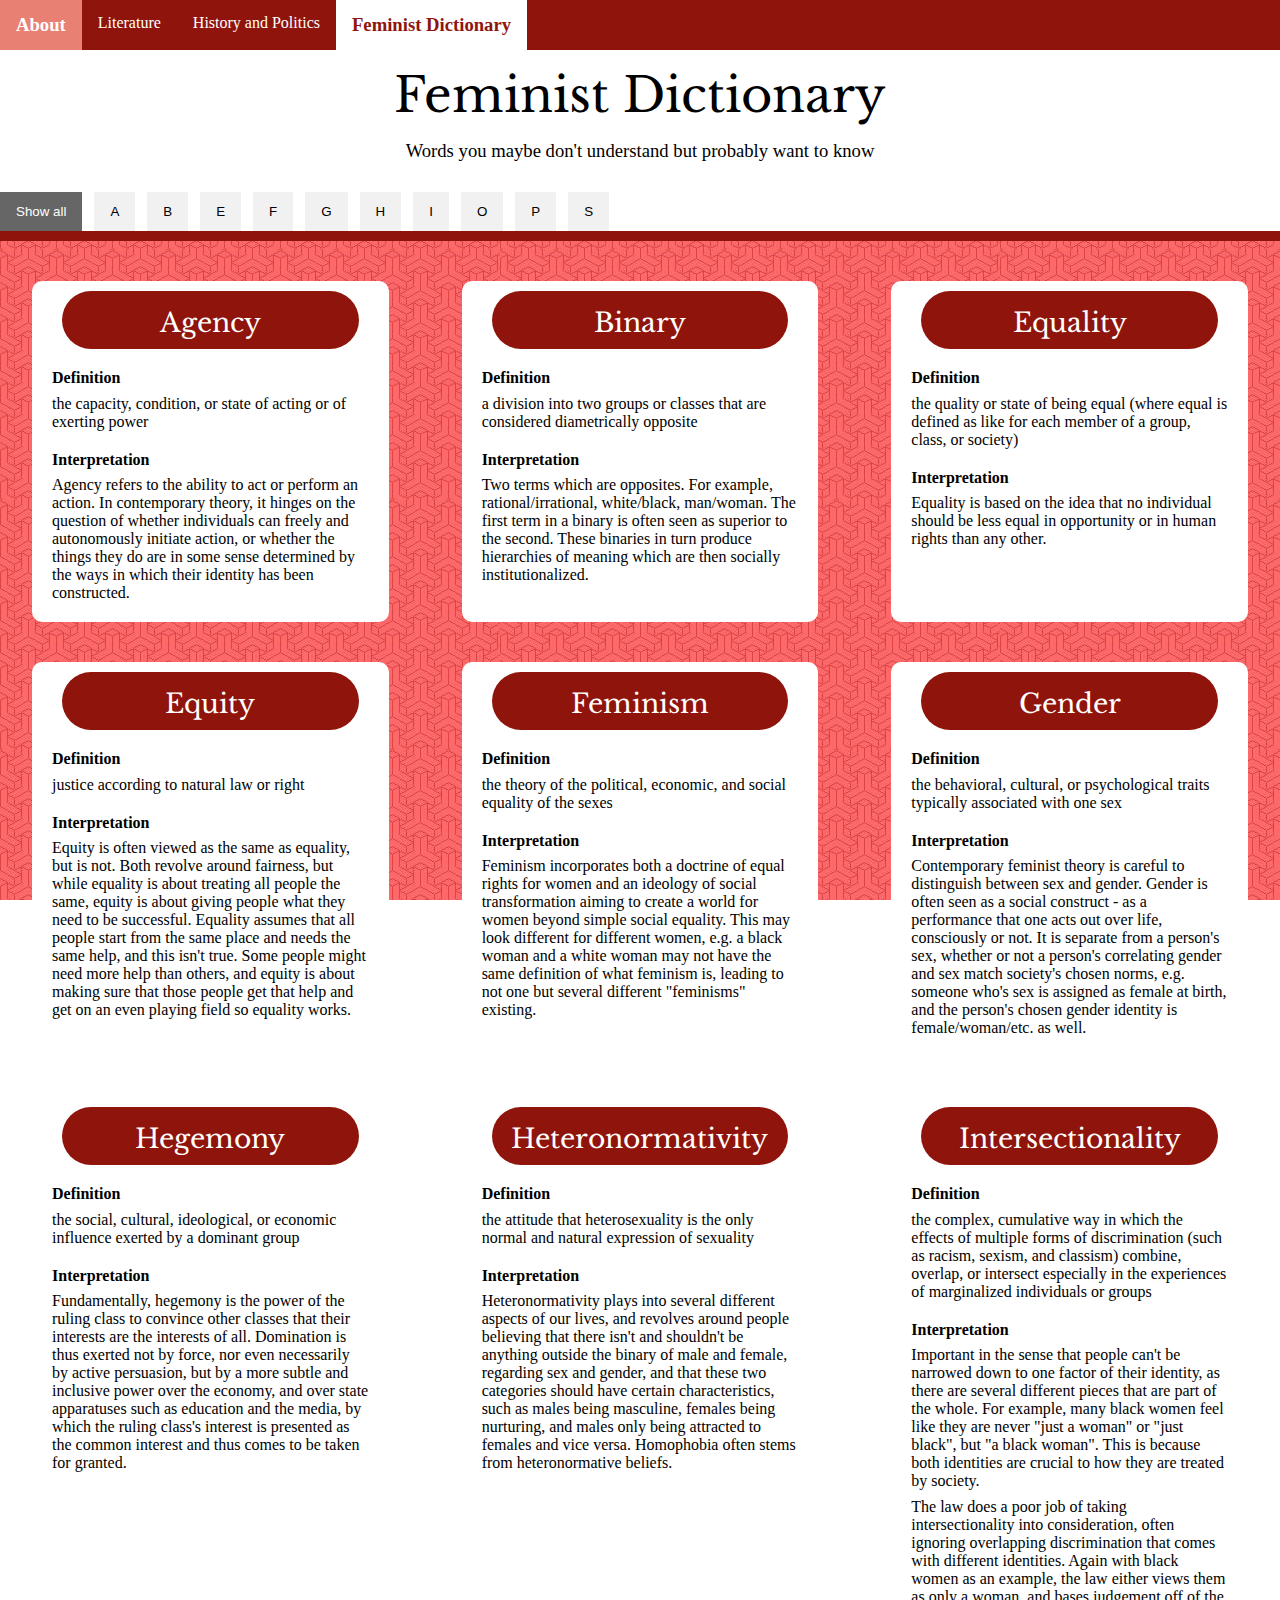
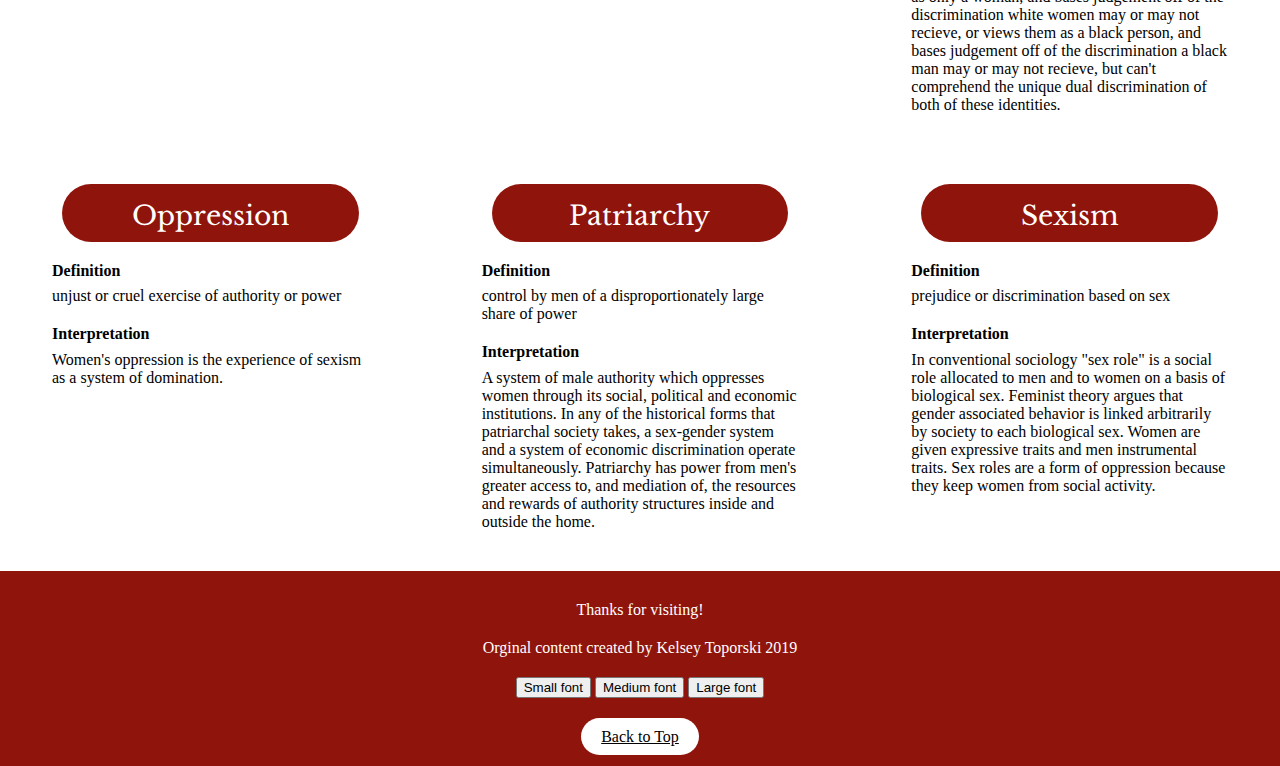
==== commit 086ef1e0: "Add files via upload" ====
--- a/femdict.html
+++ b/femdict.html
@@ -235,12 +235,12 @@
         x = document.getElementsByClassName("filterDiv");
         if (c == "all") c = "";
         for (i = 0; i < x.length; i++) {
-          w3RemoveClass(x[i], "show");
-          if (x[i].className.indexOf(c) > -1) w3AddClass(x[i], "show");
+          RemoveClass(x[i], "show");
+          if (x[i].className.indexOf(c) > -1) AddClass(x[i], "show");
         }
       }
       
-      function w3AddClass(element, name) {
+      function AddClass(element, name) {
         var i, arr1, arr2;
         arr1 = element.className.split(" ");
         arr2 = name.split(" ");
@@ -249,7 +249,7 @@
         }
       }
       
-      function w3RemoveClass(element, name) {
+      function RemoveClass(element, name) {
         var i, arr1, arr2;
         arr1 = element.className.split(" ");
         arr2 = name.split(" ");
--- a/css/style.css
+++ b/css/style.css
@@ -169,15 +169,7 @@
     margin-top: 7.5px;
 }
 
-/* ----------------------------------------- */
 .filterDiv {
-    /* float: left;
-    background-color: #2196F3;
-    color: #ffffff;
-    width: 100px;
-    line-height: 100px;
-    text-align: center;
-    margin: 2px; */
     text-align: center;
     display: none;
   }
@@ -189,10 +181,8 @@
   
   .fd-grid {
     margin-top: 20px;
-    /* overflow: hidden; */
-  }
-  
-  /* Style the buttons */
+  }
+  
   .btn {
     border: none;
     outline: none;
@@ -209,7 +199,6 @@
     background-color: #666;
     color: white;
   }
-/* ----------------------------------------- */
 
 img#womens_march{
     width: 100%;
@@ -254,11 +243,13 @@
 }
 @keyframes image_change{
     from{
+        transform: translateX(-100%);
         -webkit-filter: grayscale(100%);
         filter: grayscale(100%)
         opacity(0)
     }
     to{
+        transform: translateX(0%);
         -webkit-filter: grayscale(0%);
         filter: grayscale(0%)
         opacity(1)
@@ -275,11 +266,13 @@
     animation-duration: 5s;
     animation-iteration-count: 1;
 }
+
 @media screen and (prefers-reduced-motion: reduce){
     #womens_march{
         animation: none;
     }
 }
+
 img:nth-child(2n){
     border-style: groove;
 }
@@ -324,6 +317,7 @@
 @media screen and (min-width: 800px){
     nav ul {
     flex-direction: row;
+    justify-content: flex-end;
     }
 
     .skip{
@@ -341,7 +335,6 @@
         margin-bottom: 20px;
     }
 
-    /* masonry using column-count content gets cut at transition point instead of jumping next */
     .div-histlit{
         column-count: 2;
         column-gap: 2em;
@@ -352,4 +345,22 @@
         width: 100%;
         vertical-align: baseline;
     }
+}
+
+@media screen and (min-width: 1200px){
+
+    .fd-grid > dl{
+        display: grid;
+        grid-template-columns: 1fr 1fr 1fr;
+        column-gap: 6%;
+    }
+
+
+    .div-histlit{
+        column-count: 3;
+    }
+
+    nav ul {
+        justify-content: flex-start;
+    }
 }